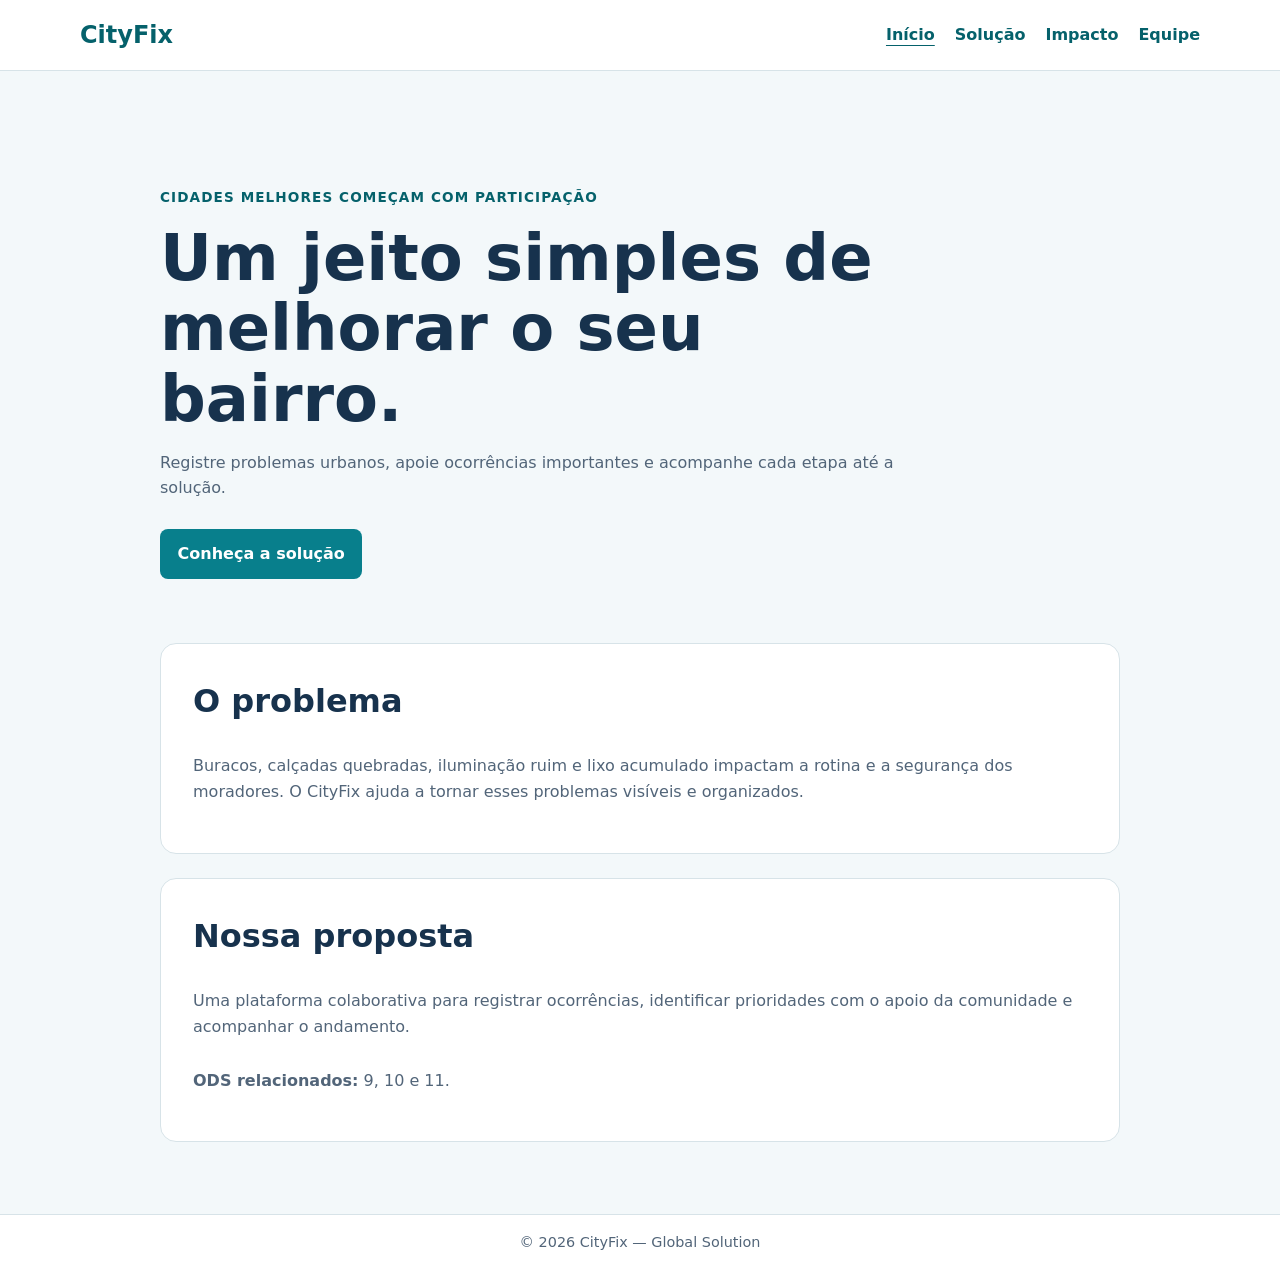
==== index.html @ 1368b33f "Create CityFix site skeleton and shared assets" ====
<!doctype html>
<html lang="pt-BR">
<head>
  <meta charset="utf-8">
  <meta name="viewport" content="width=device-width, initial-scale=1">
  <meta name="description" content="Conheça o CityFix, uma plataforma para registrar e acompanhar problemas urbanos.">
  <title>CityFix | Início</title>
  <link rel="stylesheet" href="css/style.css">
  <script src="js/script.js" defer></script>
</head>
<body>
  <header class="site-header">
    <a class="brand" href="index.html">CityFix</a>
    <nav aria-label="Menu principal">
      <ul class="nav-list">
        <li><a href="index.html" aria-current="page">Início</a></li>
        <li><a href="solucao.html">Solução</a></li>
        <li><a href="impacto.html">Impacto</a></li>
        <li><a href="equipe.html">Equipe</a></li>
      </ul>
    </nav>
  </header>
  <main>
    <section class="hero">
      <p class="eyebrow">Cidades melhores começam com participação</p>
      <h1>Um jeito simples de melhorar o seu bairro.</h1>
      <p>Registre problemas urbanos, apoie ocorrências importantes e acompanhe cada etapa até a solução.</p>
      <a class="button" href="solucao.html">Conheça a solução</a>
    </section>
    <section class="content-section">
      <h2>O problema</h2>
      <p>Buracos, calçadas quebradas, iluminação ruim e lixo acumulado impactam a rotina e a segurança dos moradores. O CityFix ajuda a tornar esses problemas visíveis e organizados.</p>
    </section>
    <section class="content-section">
      <h2>Nossa proposta</h2>
      <p>Uma plataforma colaborativa para registrar ocorrências, identificar prioridades com o apoio da comunidade e acompanhar o andamento.</p>
      <p class="ods-list"><strong>ODS relacionados:</strong> 9, 10 e 11.</p>
    </section>
  </main>
  <footer class="site-footer">
    <p>&copy; <span data-current-year>2026</span> CityFix — Global Solution</p>
  </footer>
</body>
</html>
---- css/style.css ----
:root {
  color-scheme: light;
  --color-ink: #17324d;
  --color-muted: #526579;
  --color-primary: #087f8c;
  --color-primary-dark: #05616b;
  --color-surface: #ffffff;
  --color-background: #f3f8fa;
  --color-border: #d7e3e8;
  font-family: system-ui, -apple-system, BlinkMacSystemFont, "Segoe UI", sans-serif;
}

* { box-sizing: border-box; }

body {
  min-width: 320px;
  min-height: 100vh;
  margin: 0;
  display: flex;
  flex-direction: column;
  color: var(--color-ink);
  background: var(--color-background);
  line-height: 1.6;
}

a { color: var(--color-primary-dark); }
a:focus-visible, button:focus-visible { outline: 3px solid #f0a202; outline-offset: 3px; }

.site-header {
  display: flex;
  align-items: center;
  justify-content: space-between;
  gap: 1.5rem;
  padding: 1rem max(1.25rem, calc((100% - 1120px) / 2));
  background: var(--color-surface);
  border-bottom: 1px solid var(--color-border);
}

.brand { color: var(--color-primary-dark); font-size: 1.5rem; font-weight: 800; text-decoration: none; }
.nav-list { display: flex; flex-wrap: wrap; gap: .5rem 1.25rem; margin: 0; padding: 0; list-style: none; }
.nav-list a { font-weight: 650; text-decoration: none; }
.nav-list a:hover, .nav-list a[aria-current="page"] { text-decoration: underline; text-underline-offset: .3em; }

main { width: min(100% - 2.5rem, 960px); margin: 0 auto; flex: 1; }
.hero, .page-heading { padding: clamp(3rem, 8vw, 6.5rem) 0 2.5rem; }
.hero { max-width: 760px; }
h1 { max-width: 800px; margin: .25rem 0 1rem; font-size: clamp(2.25rem, 6vw, 4rem); line-height: 1.1; }
h2 { margin-top: 0; font-size: clamp(1.4rem, 3vw, 2rem); }
p { color: var(--color-muted); }
.eyebrow { color: var(--color-primary-dark); font-size: .85rem; font-weight: 800; letter-spacing: .08em; text-transform: uppercase; }
.content-section { margin: 1.5rem 0; padding: clamp(1.25rem, 4vw, 2rem); background: var(--color-surface); border: 1px solid var(--color-border); border-radius: 1rem; }
.button { display: inline-block; margin-top: .75rem; padding: .75rem 1.1rem; color: #fff; background: var(--color-primary); border-radius: .5rem; font-weight: 700; text-decoration: none; }
.button:hover { background: var(--color-primary-dark); }
.steps-list li, .team-list li { margin: .65rem 0; }
.ods-list { padding-top: .75rem; }
.stats-grid { display: grid; grid-template-columns: repeat(auto-fit, minmax(190px, 1fr)); gap: 1rem; margin: 0; }
.stat-card { padding: 1.1rem; background: var(--color-background); border-radius: .75rem; }
.stat-card dt { color: var(--color-muted); font-weight: 650; }
.stat-card dd { margin: .35rem 0 0; color: var(--color-primary-dark); font-size: 1.6rem; font-weight: 800; }
.site-footer { margin-top: 3rem; padding: 1rem 1.25rem; text-align: center; background: var(--color-surface); border-top: 1px solid var(--color-border); }
.site-footer p { margin: 0; font-size: .9rem; }

@media (max-width: 600px) {
  .site-header { align-items: flex-start; flex-direction: column; }
  .nav-list { gap: .5rem 1rem; }
}
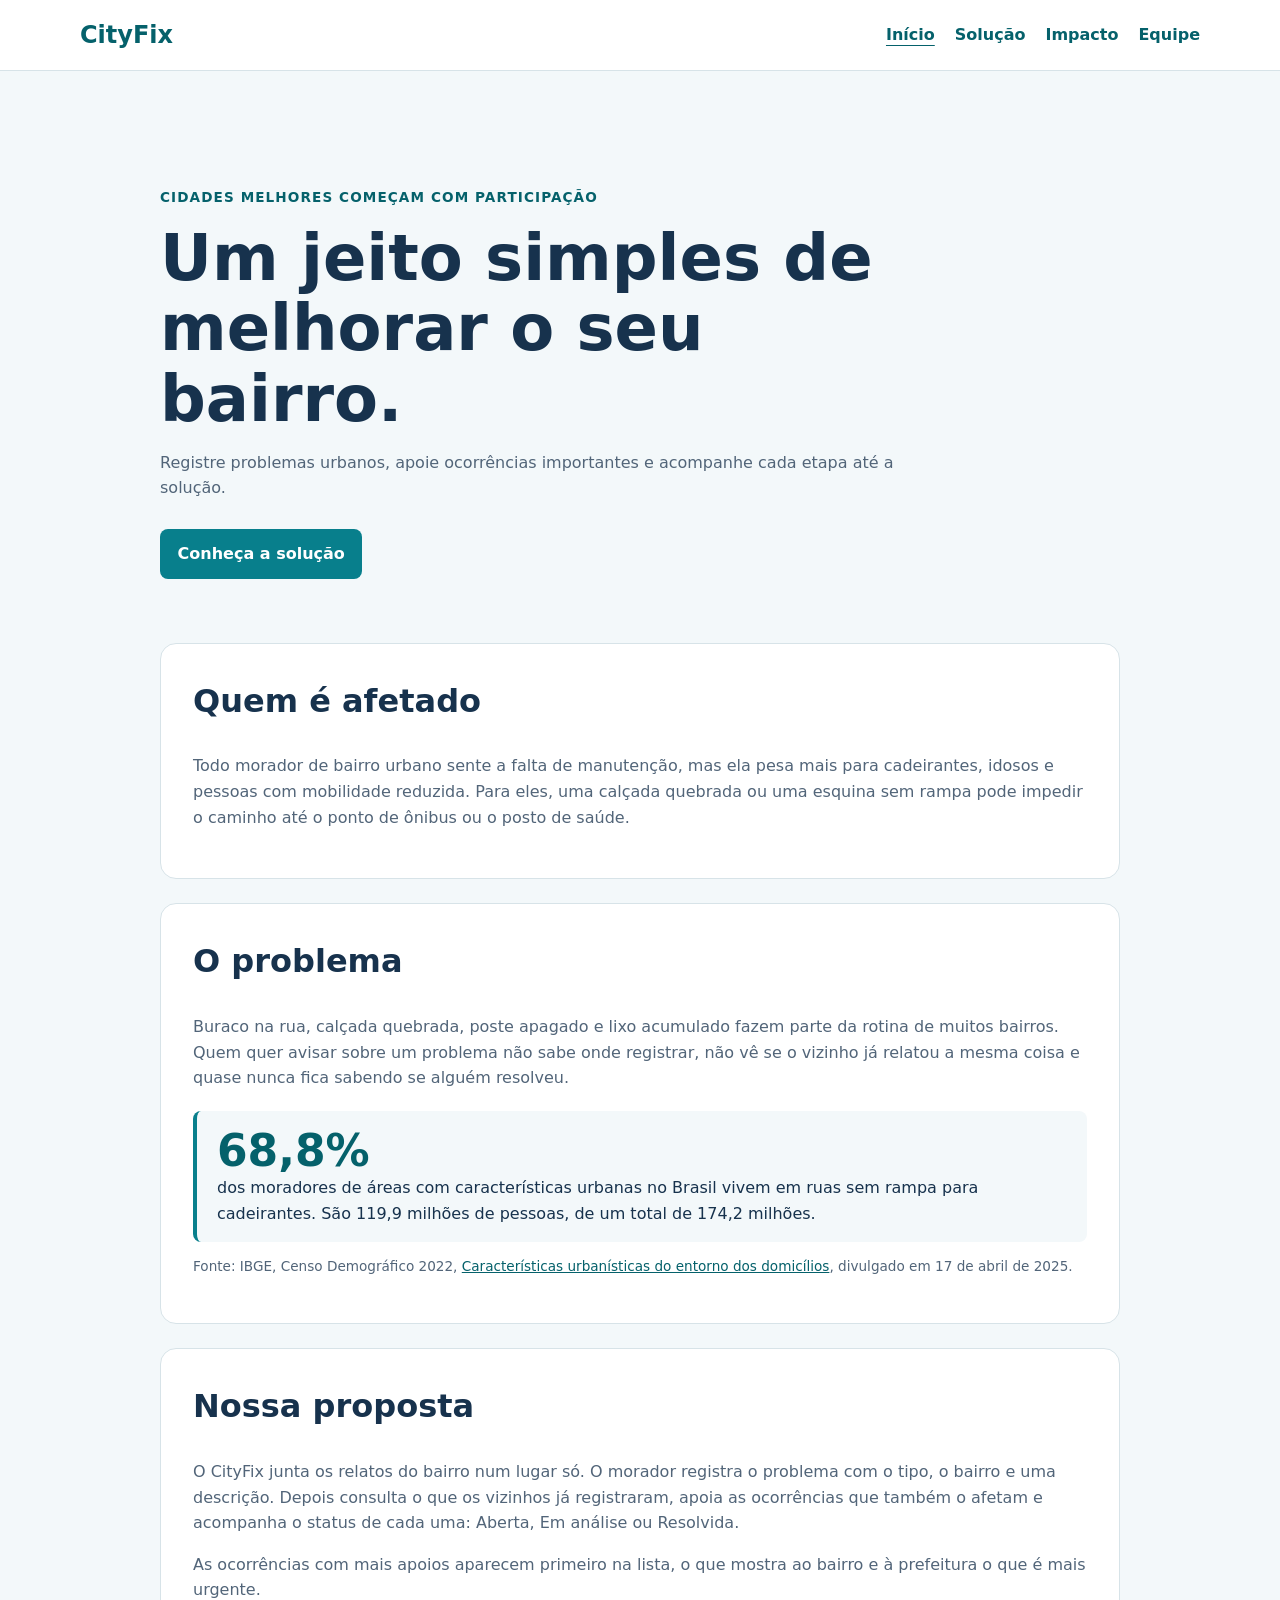
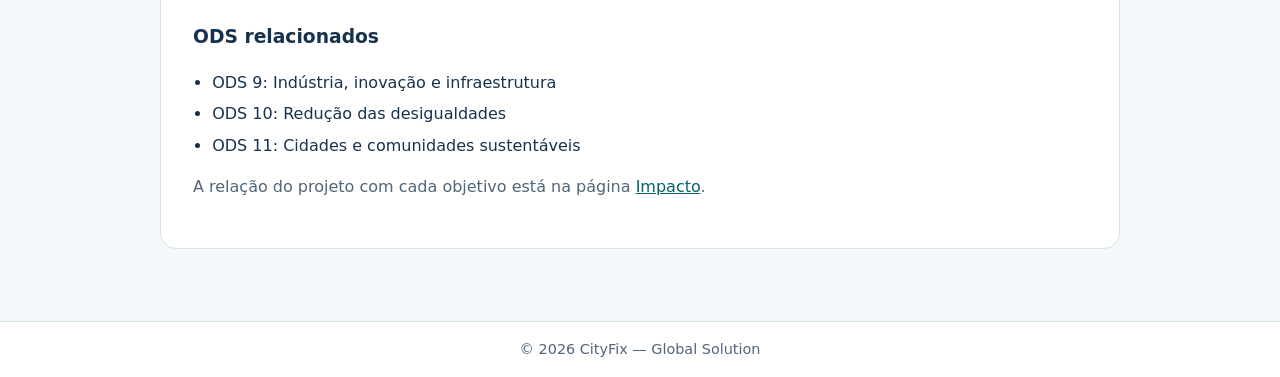
==== commit f9e08a05: "Adiciona formulário de ocorrências e textos das páginas - js/formulario.js: valida tipo, bairro e de" ====
--- a/index.html
+++ b/index.html
@@ -27,14 +27,27 @@
       <p>Registre problemas urbanos, apoie ocorrências importantes e acompanhe cada etapa até a solução.</p>
       <a class="button" href="solucao.html">Conheça a solução</a>
     </section>
-    <section class="content-section">
-      <h2>O problema</h2>
-      <p>Buracos, calçadas quebradas, iluminação ruim e lixo acumulado impactam a rotina e a segurança dos moradores. O CityFix ajuda a tornar esses problemas visíveis e organizados.</p>
+    <section class="content-section" aria-labelledby="afetados-title">
+      <h2 id="afetados-title">Quem é afetado</h2>
+      <p>Todo morador de bairro urbano sente a falta de manutenção, mas ela pesa mais para cadeirantes, idosos e pessoas com mobilidade reduzida. Para eles, uma calçada quebrada ou uma esquina sem rampa pode impedir o caminho até o ponto de ônibus ou o posto de saúde.</p>
     </section>
-    <section class="content-section">
-      <h2>Nossa proposta</h2>
-      <p>Uma plataforma colaborativa para registrar ocorrências, identificar prioridades com o apoio da comunidade e acompanhar o andamento.</p>
-      <p class="ods-list"><strong>ODS relacionados:</strong> 9, 10 e 11.</p>
+    <section class="content-section" aria-labelledby="problema-title">
+      <h2 id="problema-title">O problema</h2>
+      <p>Buraco na rua, calçada quebrada, poste apagado e lixo acumulado fazem parte da rotina de muitos bairros. Quem quer avisar sobre um problema não sabe onde registrar, não vê se o vizinho já relatou a mesma coisa e quase nunca fica sabendo se alguém resolveu.</p>
+      <p class="dado-destaque"><strong>68,8%</strong> dos moradores de áreas com características urbanas no Brasil vivem em ruas sem rampa para cadeirantes. São 119,9 milhões de pessoas, de um total de 174,2 milhões.</p>
+      <p class="fonte">Fonte: IBGE, Censo Demográfico 2022, <a href="https://www.ibge.gov.br/geociencias/organizacao-do-territorio/tipologias-do-territorio/24702-caracteristicas-urbanisticas-do-entorno-dos-domicilios.html">Características urbanísticas do entorno dos domicílios</a>, divulgado em 17 de abril de 2025.</p>
+    </section>
+    <section class="content-section" aria-labelledby="proposta-title">
+      <h2 id="proposta-title">Nossa proposta</h2>
+      <p>O CityFix junta os relatos do bairro num lugar só. O morador registra o problema com o tipo, o bairro e uma descrição. Depois consulta o que os vizinhos já registraram, apoia as ocorrências que também o afetam e acompanha o status de cada uma: Aberta, Em análise ou Resolvida.</p>
+      <p>As ocorrências com mais apoios aparecem primeiro na lista, o que mostra ao bairro e à prefeitura o que é mais urgente.</p>
+      <h3>ODS relacionados</h3>
+      <ul class="ods-itens">
+        <li>ODS 9: Indústria, inovação e infraestrutura</li>
+        <li>ODS 10: Redução das desigualdades</li>
+        <li>ODS 11: Cidades e comunidades sustentáveis</li>
+      </ul>
+      <p>A relação do projeto com cada objetivo está na página <a href="impacto.html">Impacto</a>.</p>
     </section>
   </main>
   <footer class="site-footer">
--- a/css/style.css
+++ b/css/style.css
@@ -64,3 +64,28 @@
   .site-header { align-items: flex-start; flex-direction: column; }
   .nav-list { gap: .5rem 1rem; }
 }
+
+/* Formulário de ocorrência (Pietro). João, pode ajustar à vontade. */
+.form-ocorrencia { display: grid; gap: 1.1rem; max-width: 560px; }
+.campo { display: flex; flex-direction: column; gap: .35rem; }
+.campo label { font-weight: 700; }
+.campo select, .campo textarea { width: 100%; padding: .65rem .75rem; color: var(--color-ink); font: inherit; background: var(--color-surface); border: 1px solid #9fb3bf; border-radius: .5rem; }
+.campo textarea { resize: vertical; min-height: 7rem; }
+.campo select:focus-visible, .campo textarea:focus-visible { outline: 3px solid #f0a202; outline-offset: 2px; }
+.campo [aria-invalid="true"] { border: 2px solid #b3261e; }
+.dica-campo, .erro-campo { margin: 0; font-size: .9rem; }
+.erro-campo { color: #b3261e; font-weight: 650; }
+.form-ocorrencia .button { justify-self: start; margin-top: 0; border: 0; font: inherit; font-weight: 700; cursor: pointer; }
+.mensagem-formulario:empty { display: none; }
+.mensagem-formulario { margin: 1.25rem 0 0; padding: .85rem 1rem; border-radius: .5rem; font-weight: 650; }
+.mensagem-sucesso { color: #14532d; background: #e5f4ea; border: 1px solid #9fd3b0; }
+.mensagem-erro { color: #8c1d18; background: #fbeaea; border: 1px solid #efb5b1; }
+
+/* Textos da página inicial e de impacto (Pietro). */
+.dado-destaque { margin: 1.25rem 0 .5rem; padding: 1rem 1.25rem; color: var(--color-ink); background: var(--color-background); border-left: 4px solid var(--color-primary); border-radius: .5rem; }
+.dado-destaque strong { display: block; color: var(--color-primary-dark); font-size: clamp(2rem, 5vw, 2.75rem); line-height: 1.1; }
+.fonte { font-size: .85rem; }
+.ods-itens { margin: .5rem 0 0; padding-left: 1.2rem; }
+.ods-itens li { margin: .35rem 0; }
+.ods-item + .ods-item { margin-top: 1.25rem; }
+.ods-item h3 { margin: 0 0 .25rem; font-size: 1.1rem; }
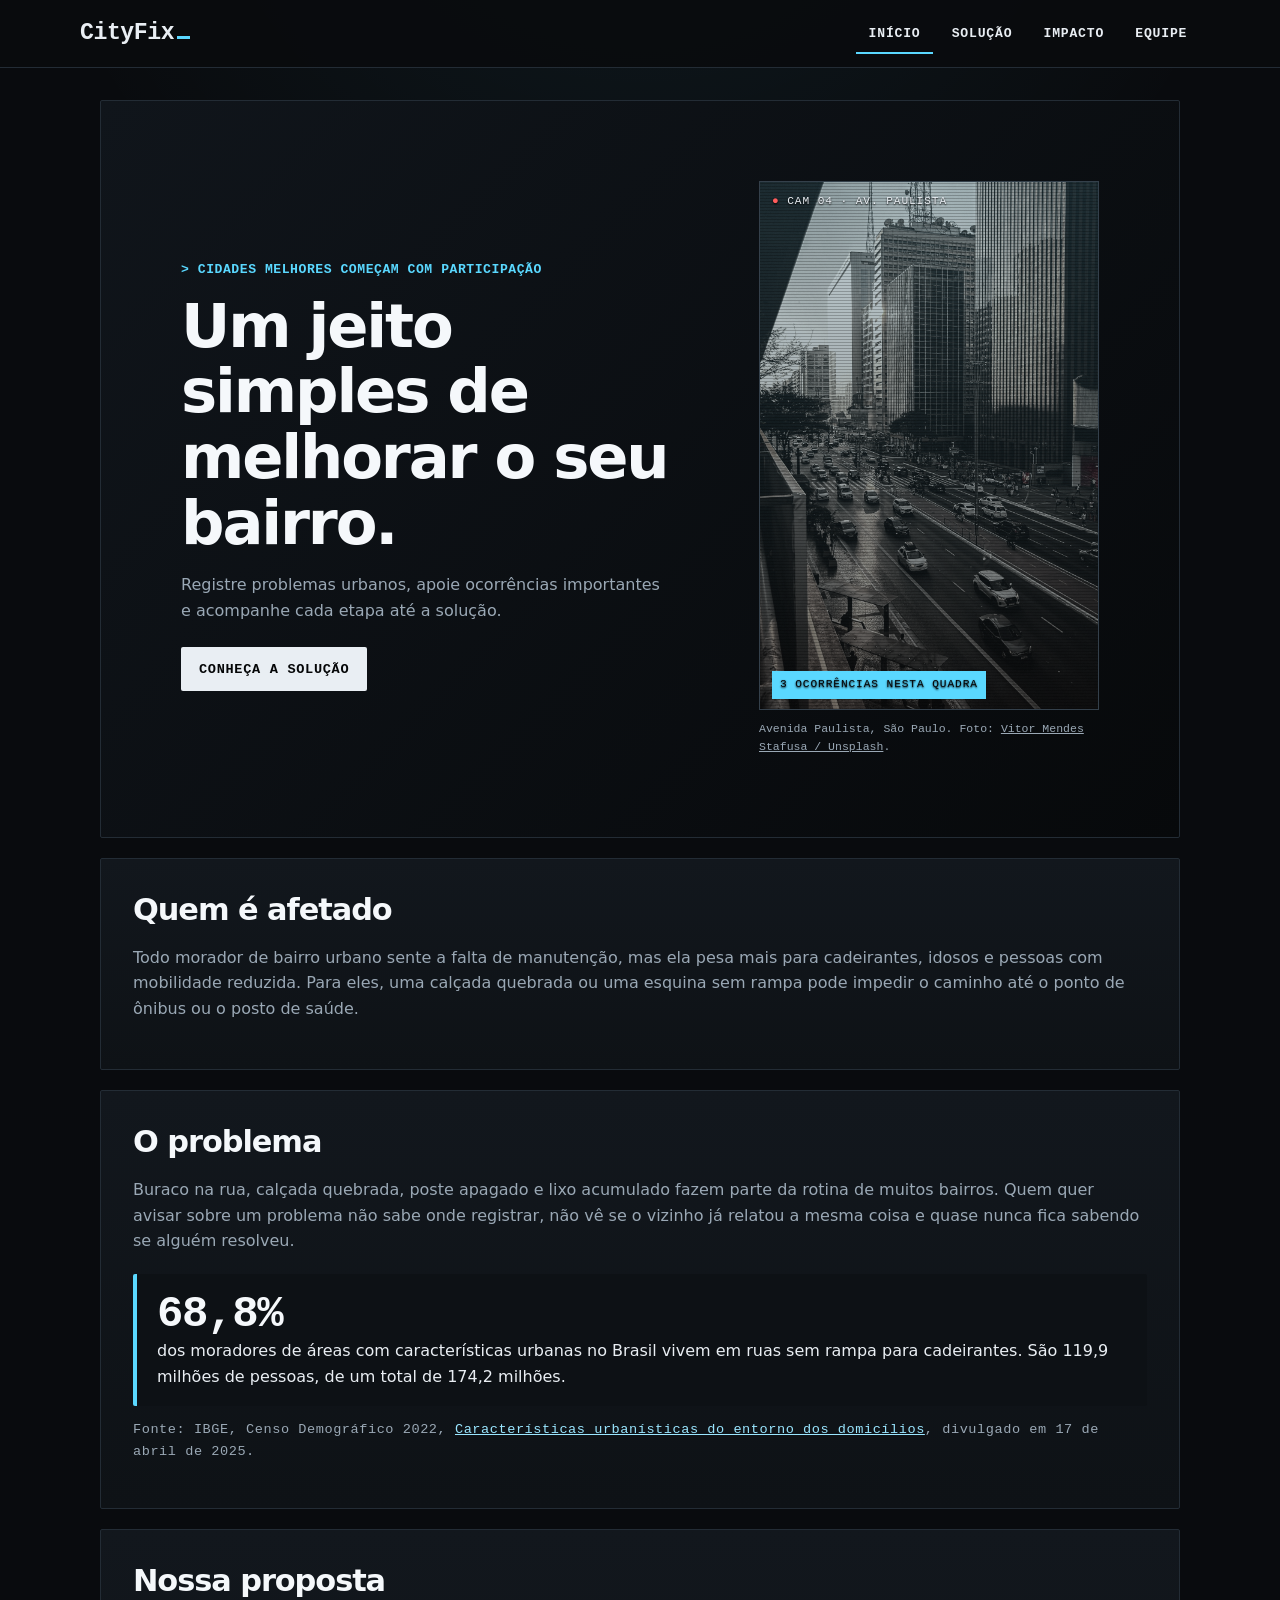
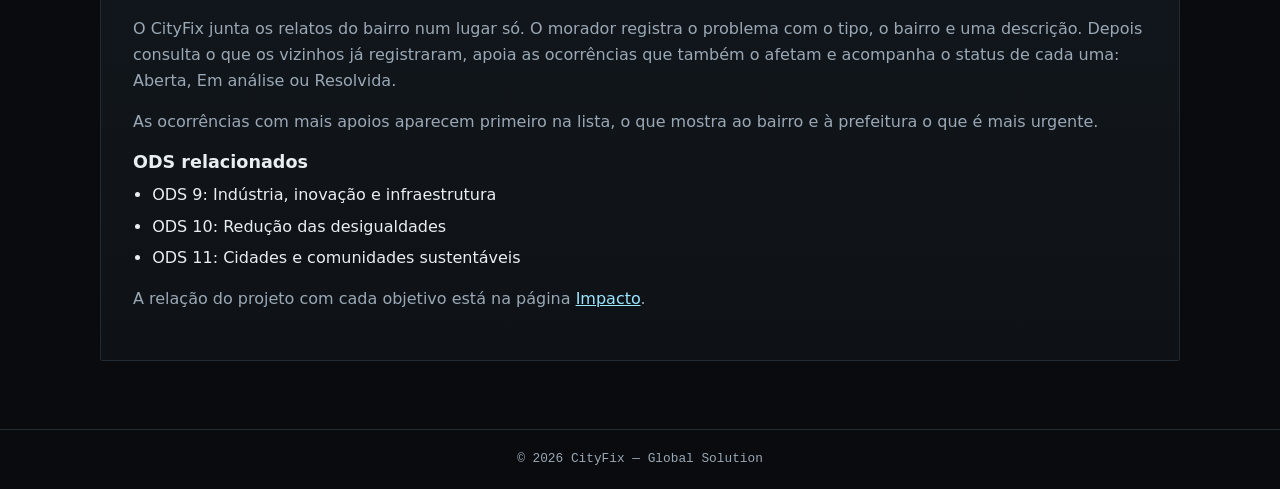
==== commit 5d8d8b3e: "Adiciona foto da Paulista e tema visual "Black Mirror" - index.html: hero em duas colunas com a foto" ====
--- a/index.html
+++ b/index.html
@@ -22,10 +22,21 @@
   </header>
   <main>
     <section class="hero">
-      <p class="eyebrow">Cidades melhores começam com participação</p>
-      <h1>Um jeito simples de melhorar o seu bairro.</h1>
-      <p>Registre problemas urbanos, apoie ocorrências importantes e acompanhe cada etapa até a solução.</p>
-      <a class="button" href="solucao.html">Conheça a solução</a>
+      <div class="hero-texto">
+        <p class="eyebrow">Cidades melhores começam com participação</p>
+        <h1>Um jeito simples de melhorar o seu bairro.</h1>
+        <p>Registre problemas urbanos, apoie ocorrências importantes e acompanhe cada etapa até a solução.</p>
+        <a class="button" href="solucao.html">Conheça a solução</a>
+      </div>
+      <figure class="hero-foto">
+        <div class="hero-foto-tela">
+          <img src="img/avenida-paulista.jpg" width="1125" height="2000"
+            alt="Avenida Paulista, em São Paulo, no fim da tarde: trânsito de carros, ciclovia vermelha, ponto de ônibus e pedestres entre prédios altos.">
+          <span class="hud hud-topo" aria-hidden="true">● CAM 04 · AV. PAULISTA</span>
+          <span class="hud hud-base" aria-hidden="true">3 OCORRÊNCIAS NESTA QUADRA</span>
+        </div>
+        <figcaption>Avenida Paulista, São Paulo. Foto: <a href="https://unsplash.com/photos/a-city-street-filled-with-lots-of-traffic-next-to-tall-buildings-o3jiiES00cI">Vitor Mendes Stafusa / Unsplash</a>.</figcaption>
+      </figure>
     </section>
     <section class="content-section" aria-labelledby="afetados-title">
       <h2 id="afetados-title">Quem é afetado</h2>
--- a/css/style.css
+++ b/css/style.css
@@ -1,12 +1,15 @@
 :root {
   color-scheme: light;
-  --color-ink: #17324d;
-  --color-muted: #526579;
-  --color-primary: #087f8c;
-  --color-primary-dark: #05616b;
+  --color-ink: #16324f;
+  --color-muted: #43596c;
+  --color-primary: #006b70;
+  --color-primary-dark: #05464b;
+  --color-primary-soft: #e3f3f0;
+  --color-focus: #a84b00;
   --color-surface: #ffffff;
-  --color-background: #f3f8fa;
-  --color-border: #d7e3e8;
+  --color-background: #f3f7f5;
+  --color-border: #cfddd8;
+  --shadow-card: 0 0.65rem 1.8rem rgb(16 51 62 / 8%);
   font-family: system-ui, -apple-system, BlinkMacSystemFont, "Segoe UI", sans-serif;
 }
 
@@ -24,45 +27,336 @@
 }
 
 a { color: var(--color-primary-dark); }
-a:focus-visible, button:focus-visible { outline: 3px solid #f0a202; outline-offset: 3px; }
+
+:where(a, button, input, select, textarea, [tabindex]):focus-visible {
+  outline: 3px solid var(--color-focus);
+  outline-offset: 3px;
+}
 
 .site-header {
   display: flex;
   align-items: center;
   justify-content: space-between;
   gap: 1.5rem;
-  padding: 1rem max(1.25rem, calc((100% - 1120px) / 2));
+  padding: .85rem max(1.25rem, calc((100% - 1120px) / 2));
   background: var(--color-surface);
   border-bottom: 1px solid var(--color-border);
 }
 
-.brand { color: var(--color-primary-dark); font-size: 1.5rem; font-weight: 800; text-decoration: none; }
-.nav-list { display: flex; flex-wrap: wrap; gap: .5rem 1.25rem; margin: 0; padding: 0; list-style: none; }
-.nav-list a { font-weight: 650; text-decoration: none; }
-.nav-list a:hover, .nav-list a[aria-current="page"] { text-decoration: underline; text-underline-offset: .3em; }
-
-main { width: min(100% - 2.5rem, 960px); margin: 0 auto; flex: 1; }
-.hero, .page-heading { padding: clamp(3rem, 8vw, 6.5rem) 0 2.5rem; }
-.hero { max-width: 760px; }
-h1 { max-width: 800px; margin: .25rem 0 1rem; font-size: clamp(2.25rem, 6vw, 4rem); line-height: 1.1; }
-h2 { margin-top: 0; font-size: clamp(1.4rem, 3vw, 2rem); }
+.brand {
+  color: var(--color-primary-dark);
+  font-size: 1.45rem;
+  font-weight: 850;
+  letter-spacing: -.04em;
+  text-decoration: none;
+}
+
+.nav-list {
+  display: flex;
+  flex-wrap: wrap;
+  gap: .35rem;
+  margin: 0;
+  padding: 0;
+  list-style: none;
+}
+
+.nav-list a {
+  display: inline-flex;
+  align-items: center;
+  min-height: 2.5rem;
+  padding: .45rem .8rem;
+  border-radius: 999px;
+  color: var(--color-ink);
+  font-size: .95rem;
+  font-weight: 650;
+  text-decoration: none;
+}
+
+.nav-list a:hover,
+.nav-list a[aria-current="page"] {
+  color: var(--color-primary-dark);
+  background: var(--color-primary-soft);
+}
+
+main {
+  width: min(100% - 2.5rem, 1080px);
+  margin: 0 auto;
+  flex: 1;
+}
+
+.hero,
+.page-heading {
+  padding: clamp(2.75rem, 7vw, 5rem) 0 2rem;
+}
+
+.hero {
+  position: relative;
+  isolation: isolate;
+  overflow: hidden;
+  max-width: none;
+  margin-top: 2rem;
+  padding: clamp(2.25rem, 7vw, 5rem);
+  border-radius: 1.4rem;
+  color: #ffffff;
+  background: linear-gradient(125deg, #103b48 0%, #075d61 58%, #087c70 100%);
+  box-shadow: 0 1.2rem 2.5rem rgb(5 70 75 / 20%);
+}
+
+.hero::after {
+  position: absolute;
+  z-index: -1;
+  top: -5.5rem;
+  right: -4rem;
+  width: clamp(13rem, 32vw, 24rem);
+  aspect-ratio: 1;
+  border: 1px solid rgb(255 255 255 / 18%);
+  border-radius: 50%;
+  box-shadow: 0 0 0 1.6rem rgb(255 255 255 / 5%), 0 0 0 3.2rem rgb(255 255 255 / 4%);
+  content: "";
+}
+
+.hero h1 { max-width: 720px; color: #ffffff; }
+.hero p { max-width: 660px; color: #e3f4f1; }
+.hero .eyebrow { color: #b9eee2; }
+.hero .button { color: var(--color-primary-dark); background: #ffffff; }
+.hero .button:hover { background: #e3f3f0; }
+
+h1 {
+  max-width: 820px;
+  margin: .25rem 0 1rem;
+  font-size: clamp(2.2rem, 5.5vw, 3.8rem);
+  letter-spacing: -.04em;
+  line-height: 1.08;
+}
+
+h2 {
+  margin: 0 0 1rem;
+  font-size: clamp(1.35rem, 3vw, 1.9rem);
+  letter-spacing: -.025em;
+  line-height: 1.25;
+}
+
+h3 { margin: 0; font-size: 1.1rem; line-height: 1.35; }
 p { color: var(--color-muted); }
-.eyebrow { color: var(--color-primary-dark); font-size: .85rem; font-weight: 800; letter-spacing: .08em; text-transform: uppercase; }
-.content-section { margin: 1.5rem 0; padding: clamp(1.25rem, 4vw, 2rem); background: var(--color-surface); border: 1px solid var(--color-border); border-radius: 1rem; }
-.button { display: inline-block; margin-top: .75rem; padding: .75rem 1.1rem; color: #fff; background: var(--color-primary); border-radius: .5rem; font-weight: 700; text-decoration: none; }
-.button:hover { background: var(--color-primary-dark); }
-.steps-list li, .team-list li { margin: .65rem 0; }
-.ods-list { padding-top: .75rem; }
-.stats-grid { display: grid; grid-template-columns: repeat(auto-fit, minmax(190px, 1fr)); gap: 1rem; margin: 0; }
-.stat-card { padding: 1.1rem; background: var(--color-background); border-radius: .75rem; }
-.stat-card dt { color: var(--color-muted); font-weight: 650; }
-.stat-card dd { margin: .35rem 0 0; color: var(--color-primary-dark); font-size: 1.6rem; font-weight: 800; }
-.site-footer { margin-top: 3rem; padding: 1rem 1.25rem; text-align: center; background: var(--color-surface); border-top: 1px solid var(--color-border); }
+.eyebrow { color: var(--color-primary-dark); font-size: .82rem; font-weight: 800; letter-spacing: .09em; text-transform: uppercase; }
+
+.content-section {
+  margin: 1.25rem 0;
+  padding: clamp(1.25rem, 3.5vw, 2rem);
+  border: 1px solid var(--color-border);
+  border-radius: 1rem;
+  background: var(--color-surface);
+  box-shadow: var(--shadow-card);
+}
+
+.button,
+button {
+  display: inline-flex;
+  align-items: center;
+  justify-content: center;
+  gap: .5rem;
+  min-height: 2.75rem;
+  margin-top: .5rem;
+  padding: .65rem 1rem;
+  border: 2px solid transparent;
+  border-radius: .55rem;
+  color: #ffffff;
+  background: var(--color-primary);
+  font: inherit;
+  font-weight: 750;
+  line-height: 1.3;
+  text-align: center;
+  text-decoration: none;
+  cursor: pointer;
+}
+
+.button:hover,
+button:hover { background: var(--color-primary-dark); }
+button:disabled { cursor: not-allowed; opacity: .65; }
+
+.botao-secundario {
+  border-color: var(--color-primary);
+  color: var(--color-primary-dark);
+  background: #ffffff;
+}
+
+.botao-secundario:hover { color: #ffffff; background: var(--color-primary-dark); }
+.botao-apoiar { white-space: nowrap; }
+.botao-apoiar:hover { background: var(--color-primary-dark); }
+
+form { display: grid; gap: 1rem; }
+label { display: block; margin-bottom: .35rem; color: var(--color-ink); font-weight: 700; }
+
+input:not([type="checkbox"]):not([type="radio"]),
+select,
+textarea {
+  width: 100%;
+  min-height: 2.8rem;
+  padding: .65rem .75rem;
+  border: 1px solid #718897;
+  border-radius: .55rem;
+  color: var(--color-ink);
+  background: var(--color-surface);
+  font: inherit;
+}
+
+textarea { min-height: 8rem; resize: vertical; }
+input[type="checkbox"], input[type="radio"] { width: 1.1rem; height: 1.1rem; accent-color: var(--color-primary); }
+input::placeholder, textarea::placeholder { color: var(--color-muted); opacity: 1; }
+input:disabled, select:disabled, textarea:disabled { color: var(--color-muted); background: #edf2f0; }
+
+.filtros {
+  display: grid;
+  grid-template-columns: repeat(3, minmax(0, 1fr)) auto;
+  align-items: end;
+  gap: .85rem;
+  margin: 1.25rem 0;
+  padding: 1rem;
+  border: 1px solid var(--color-border);
+  border-radius: .85rem;
+  background: var(--color-background);
+}
+
+.filtro-campo { display: flex; min-width: 0; flex-direction: column; gap: .25rem; }
+.filtro-campo label { margin: 0; font-size: .9rem; }
+.filtros .botao-secundario { margin-top: 0; }
+
+#mensagem-formulario,
+.mensagem-lista {
+  padding: .75rem 1rem;
+  border-left: .25rem solid var(--color-primary);
+  border-radius: .35rem;
+  color: var(--color-primary-dark);
+  background: var(--color-primary-soft);
+  font-weight: 650;
+}
+
+#mensagem-formulario:empty,
+.mensagem-lista:empty,
+#resumo-ocorrencias:empty { display: none; }
+
+.lista-ocorrencias,
+#lista-ocorrencias {
+  display: grid;
+  grid-template-columns: repeat(auto-fit, minmax(min(100%, 17rem), 1fr));
+  gap: 1rem;
+  margin: 1rem 0 0;
+  padding: 0;
+  list-style: none;
+}
+
+.ocorrencia-card,
+#lista-ocorrencias > * {
+  display: flex;
+  min-width: 0;
+  flex-direction: column;
+  padding: 1.15rem;
+  border: 1px solid var(--color-border);
+  border-radius: .85rem;
+  background: var(--color-surface);
+  box-shadow: 0 .35rem 1rem rgb(16 51 62 / 5%);
+}
+
+.ocorrencia-card p { margin: .4rem 0; }
+.ocorrencia-cabecalho { display: flex; align-items: flex-start; justify-content: space-between; gap: .65rem; }
+.ocorrencia-cabecalho h3 { font-size: 1.05rem; }
+.ocorrencia-bairro { margin-top: .75rem !important; font-weight: 700; }
+.ocorrencia-rodape { display: flex; align-items: center; justify-content: space-between; gap: .75rem; margin-top: auto; padding-top: .8rem; }
+.ocorrencia-votos { color: var(--color-ink); font-weight: 750; }
+.ocorrencia-rodape button, #lista-ocorrencias button { margin-top: 0; }
+.status-selo { flex-shrink: 0; padding: .2rem .65rem; border-radius: 999px; font-size: .78rem; font-weight: 800; line-height: 1.4; }
+.status-aberta { color: #7b1d25; background: #fde8e8; }
+.status-em-analise { color: #664b00; background: #fff3ce; }
+.status-resolvida { color: #14532d; background: #dcfce7; }
+.lista-vazia { grid-column: 1 / -1; padding: 1rem; color: var(--color-muted); text-align: center; }
+.nota-dados { display: flex; flex-wrap: wrap; align-items: center; gap: .75rem; margin-top: 1.25rem; font-size: .95rem; }
+
+.steps-list { padding-left: 1.35rem; }
+.steps-list li { margin: .7rem 0; }
+.ods-list { padding-top: .5rem; }
+
+.stats-grid {
+  display: grid;
+  grid-template-columns: repeat(auto-fit, minmax(min(100%, 12rem), 1fr));
+  gap: 1rem;
+  margin: 0;
+}
+
+.stat-card {
+  min-width: 0;
+  padding: 1.2rem;
+  border: 1px solid var(--color-border);
+  border-top: .25rem solid var(--color-primary);
+  border-radius: .8rem;
+  background: var(--color-background);
+}
+
+.stat-card dt { color: var(--color-muted); font-size: .92rem; font-weight: 700; }
+.stat-card dd { margin: .45rem 0 0; color: var(--color-primary-dark); font-size: clamp(1.3rem, 3vw, 1.75rem); font-weight: 850; line-height: 1.25; overflow-wrap: anywhere; }
+
+.team-grid {
+  display: grid;
+  grid-template-columns: repeat(2, minmax(0, 1fr));
+  gap: 1rem;
+  margin: 0;
+  padding: 0;
+  list-style: none;
+}
+
+.team-card {
+  height: 100%;
+  padding: 1.25rem;
+  border: 1px solid var(--color-border);
+  border-radius: .85rem;
+  background: var(--color-background);
+}
+
+.team-card p { margin: .45rem 0 0; }
+.team-card__rm { color: var(--color-primary-dark); font-weight: 800; }
+.team-card__role { font-size: .95rem; }
+
+.site-footer {
+  margin-top: 3rem;
+  padding: 1.2rem 1.25rem;
+  border-top: 1px solid var(--color-border);
+  background: var(--color-surface);
+  text-align: center;
+}
+
 .site-footer p { margin: 0; font-size: .9rem; }
 
+@media (max-width: 760px) {
+  .filtros { grid-template-columns: repeat(2, minmax(0, 1fr)); }
+}
+
 @media (max-width: 600px) {
-  .site-header { align-items: flex-start; flex-direction: column; }
-  .nav-list { gap: .5rem 1rem; }
+  .site-header { align-items: flex-start; flex-direction: column; gap: .65rem; }
+  .nav-list { gap: .2rem; }
+  .nav-list a { padding: .4rem .65rem; }
+  main { width: min(100% - 2rem, 1080px); }
+  .hero { margin-top: 1rem; }
+  .hero, .page-heading { padding-top: 2.5rem; }
+  .hero { padding: 2rem 1.5rem; border-radius: 1rem; }
+  .content-section { margin: 1rem 0; }
+  .team-grid { grid-template-columns: 1fr; }
+  .lista-ocorrencias, #lista-ocorrencias { grid-template-columns: 1fr; }
+}
+
+@media (max-width: 420px) {
+  .filtros { grid-template-columns: 1fr; }
+  .filtros .botao-secundario { width: 100%; }
+  .ocorrencia-cabecalho { flex-direction: column; }
+  .ocorrencia-rodape { align-items: flex-start; flex-direction: column; }
+  .ocorrencia-rodape .botao-apoiar { width: 100%; }
+}
+
+@media (prefers-reduced-motion: reduce) {
+  *, *::before, *::after {
+    scroll-behavior: auto !important;
+    animation-duration: .01ms !important;
+    animation-iteration-count: 1 !important;
+    transition-duration: .01ms !important;
+  }
 }
 
 /* Formulário de ocorrência (Pietro). João, pode ajustar à vontade. */
@@ -89,3 +383,251 @@
 .ods-itens li { margin: .35rem 0; }
 .ods-item + .ods-item { margin-top: 1.25rem; }
 .ods-item h3 { margin: 0 0 .25rem; font-size: 1.1rem; }
+
+/* ==========================================================
+   Tema "Black Mirror" (Lucas) — por cima do visual do João.
+   Interface de sistema: escuro e frio, cantos retos, rótulos
+   em fonte monoespaçada e um único azul-ciano de "sinal".
+   Só redefine cores e detalhes; a estrutura acima continua.
+   ========================================================== */
+
+:root {
+  color-scheme: dark;
+  --color-ink: #e9eef3;
+  --color-muted: #9aa8b5;
+  --color-primary: #5ad8ff;
+  --color-primary-dark: #9ae6ff;
+  --color-primary-soft: rgb(90 216 255 / 10%);
+  --color-focus: #5ad8ff;
+  --color-surface: #11151a;
+  --color-background: #090b0e;
+  --color-border: #232c35;
+  --shadow-card: none;
+  --font-mono: ui-monospace, "SF Mono", Menlo, Consolas, "Liberation Mono", monospace;
+}
+
+body {
+  background:
+    radial-gradient(ellipse 70% 40% at 50% -10%, rgb(90 216 255 / 8%), transparent 70%),
+    var(--color-background);
+}
+
+::selection { color: #000; background: var(--color-primary); }
+
+a { color: var(--color-primary-dark); }
+
+/* Cabeçalho: barra de sistema */
+.site-header { background: rgb(9 11 14 / 92%); }
+.brand { color: var(--color-ink); font-family: var(--font-mono); font-weight: 700; letter-spacing: -.02em; }
+/* Cursor piscando depois do nome (sem texto, para leitores de tela não lerem) */
+.brand::after { display: inline-block; width: .55em; height: .14em; margin-left: .12em; content: ""; background: var(--color-primary); animation: piscar 1.1s steps(1) infinite; }
+.nav-list a { border-radius: 0; font-family: var(--font-mono); font-size: .82rem; letter-spacing: .06em; text-transform: uppercase; }
+.nav-list a:hover, .nav-list a[aria-current="page"] { color: var(--color-ink); background: transparent; box-shadow: inset 0 -2px 0 var(--color-primary); }
+
+@keyframes piscar { 50% { opacity: 0; } }
+
+/* Títulos e rótulos */
+h1, h2 { color: #f5f8fb; letter-spacing: -.035em; }
+.eyebrow,
+label,
+.campo label,
+.filtro-campo label,
+.stat-card dt,
+.ocorrencia-bairro,
+#resumo-ocorrencias,
+.fonte,
+.dica-campo {
+  font-family: var(--font-mono);
+  letter-spacing: .04em;
+}
+
+.eyebrow { color: var(--color-primary); font-weight: 600; }
+.eyebrow::before { content: "> "; }
+label, .campo label, .filtro-campo label { color: var(--color-muted); font-size: .8rem; font-weight: 600; text-transform: uppercase; }
+
+/* Cartões: vidro escuro, cantos retos */
+.content-section,
+.filtros,
+.ocorrencia-card,
+#lista-ocorrencias > *,
+.stat-card,
+.team-card,
+.dado-destaque {
+  border-radius: 2px;
+}
+
+.content-section { background: linear-gradient(180deg, #12171d, #0e1216); }
+
+/* Botões: branco gelado, sinal ciano no hover */
+.button,
+button {
+  border-radius: 2px;
+  color: #050607;
+  background: var(--color-ink);
+  font-family: var(--font-mono);
+  font-size: .85rem;
+  letter-spacing: .05em;
+  text-transform: uppercase;
+}
+
+.button:hover,
+button:hover { color: #050607; background: var(--color-primary); }
+
+.botao-secundario { color: var(--color-ink); background: transparent; border-color: var(--color-border); }
+.botao-secundario:hover { color: #050607; background: var(--color-primary); border-color: var(--color-primary); }
+.botao-apoiar:hover { background: var(--color-primary); }
+
+/* Campos */
+input:not([type="checkbox"]):not([type="radio"]),
+select,
+textarea,
+.campo select,
+.campo textarea {
+  color: var(--color-ink);
+  background: #07090b;
+  border: 1px solid #34404b;
+  border-radius: 2px;
+}
+
+select option { color: var(--color-ink); background: var(--color-surface); }
+input:hover, select:hover, textarea:hover { border-color: var(--color-muted); }
+.campo select:focus-visible, .campo textarea:focus-visible { outline-color: var(--color-focus); }
+.campo [aria-invalid="true"] { border: 2px solid #ff6b6b; }
+.erro-campo { color: #ff9a9a; }
+
+/* Mensagens */
+#mensagem-formulario,
+.mensagem-lista { border-radius: 2px; font-family: var(--font-mono); font-size: .9rem; }
+.mensagem-lista { color: var(--color-primary-dark); background: var(--color-primary-soft); }
+.mensagem-sucesso { color: #a7f3c4; background: rgb(60 200 120 / 10%); border: 1px solid rgb(60 200 120 / 45%); border-left-width: .25rem; }
+.mensagem-erro { color: #ffb3b3; background: rgb(255 90 90 / 10%); border: 1px solid rgb(255 90 90 / 45%); border-left-width: .25rem; }
+
+/* Ocorrências: cara de painel de monitoramento */
+.ocorrencia-card,
+#lista-ocorrencias > * { background: #0d1115; transition: border-color .2s ease; }
+.ocorrencia-card:hover { border-color: var(--color-primary); }
+.ocorrencia-card:first-child { border-color: rgb(90 216 255 / 55%); }
+.ocorrencia-bairro { color: var(--color-primary-dark); font-size: .8rem; font-weight: 600; text-transform: uppercase; }
+.ocorrencia-votos { font-family: var(--font-mono); font-size: 1.1rem; }
+.ocorrencia-rodape { border-top: 1px solid var(--color-border); }
+
+.status-selo { border-radius: 2px; font-family: var(--font-mono); letter-spacing: .06em; text-transform: uppercase; border: 1px solid currentColor; }
+.status-selo::before { content: "● "; }
+.status-aberta { color: #ff8f8f; background: rgb(255 90 90 / 10%); }
+.status-em-analise { color: #ffd479; background: rgb(255 200 80 / 10%); }
+.status-resolvida { color: #8ff0b4; background: rgb(60 200 120 / 10%); }
+
+/* Indicadores e dado do IBGE em fonte de sistema */
+.stat-card { border-top: 2px solid var(--color-primary); background: #0d1115; }
+.stat-card dd,
+.dado-destaque strong { color: #f5f8fb; font-family: var(--font-mono); font-weight: 700; letter-spacing: -.03em; }
+.stat-card dd[data-stat="most-supported"] { font-size: 1.05rem; }
+.dado-destaque { color: var(--color-ink); background: #0d1115; border-left-color: var(--color-primary); }
+
+.team-card { background: #0d1115; }
+.team-card__rm { font-family: var(--font-mono); color: var(--color-primary-dark); }
+
+.site-footer { background: var(--color-background); }
+.site-footer p { font-family: var(--font-mono); font-size: .8rem; color: var(--color-muted); }
+
+/* ---------- Hero com a foto ---------- */
+
+.hero {
+  display: grid;
+  grid-template-columns: minmax(0, 1.15fr) minmax(0, .85fr);
+  align-items: center;
+  gap: clamp(1.5rem, 5vw, 4rem);
+  border: 1px solid var(--color-border);
+  border-radius: 2px;
+  background: linear-gradient(135deg, #10151b 0%, #07090b 100%);
+  box-shadow: none;
+}
+
+.hero::after { display: none; }
+.hero h1 { color: #f5f8fb; }
+.hero p { color: var(--color-muted); }
+.hero .eyebrow { color: var(--color-primary); }
+.hero .button { color: #050607; background: var(--color-ink); }
+.hero .button:hover { background: var(--color-primary); }
+
+.hero-foto { margin: 0; }
+
+/* A foto aparece como a tela de uma câmera de monitoramento */
+.hero-foto-tela {
+  position: relative;
+  overflow: hidden;
+  max-width: 340px;
+  margin-left: auto;
+  border: 1px solid #34404b;
+  background: #000;
+  aspect-ratio: 9 / 14;
+}
+
+.hero-foto-tela img {
+  display: block;
+  width: 100%;
+  height: 100%;
+  object-fit: cover;
+  object-position: center 60%;
+  filter: grayscale(.85) contrast(1.15) brightness(.8);
+}
+
+/* Linhas de varredura e tom frio por cima da foto */
+.hero-foto-tela::before {
+  position: absolute;
+  z-index: 1;
+  inset: 0;
+  content: "";
+  background:
+    repeating-linear-gradient(0deg, rgb(0 0 0 / 22%) 0 1px, transparent 1px 3px),
+    linear-gradient(180deg, rgb(90 216 255 / 12%), rgb(0 0 0 / 35%));
+  pointer-events: none;
+}
+
+/* Faixa de varredura que desce pela imagem */
+.hero-foto-tela::after {
+  position: absolute;
+  z-index: 2;
+  left: 0;
+  right: 0;
+  top: -20%;
+  height: 20%;
+  content: "";
+  background: linear-gradient(180deg, transparent, rgb(90 216 255 / 14%), transparent);
+  animation: varredura 5s linear infinite;
+  pointer-events: none;
+}
+
+@keyframes varredura { to { top: 100%; } }
+
+.hud {
+  position: absolute;
+  z-index: 3;
+  left: .75rem;
+  right: .75rem;
+  color: #e9eef3;
+  font-family: var(--font-mono);
+  font-size: .7rem;
+  letter-spacing: .08em;
+  text-shadow: 0 1px 2px #000;
+}
+
+.hud-topo { top: .65rem; }
+.hud-topo::first-letter { color: #ff5c5c; }
+.hud-base { bottom: .65rem; padding: .3rem .5rem; color: #050607; background: var(--color-primary); width: max-content; max-width: calc(100% - 1.5rem); }
+
+.hero-foto figcaption {
+  max-width: 340px;
+  margin: .6rem 0 0 auto;
+  color: var(--color-muted);
+  font-family: var(--font-mono);
+  font-size: .72rem;
+}
+
+.hero-foto figcaption a { color: var(--color-muted); }
+
+@media (max-width: 760px) {
+  .hero { grid-template-columns: 1fr; }
+  .hero-foto-tela { max-width: none; margin: 0; aspect-ratio: 4 / 3; }
+  .hero-foto figcaption { max-width: none; margin-left: 0; }
+}
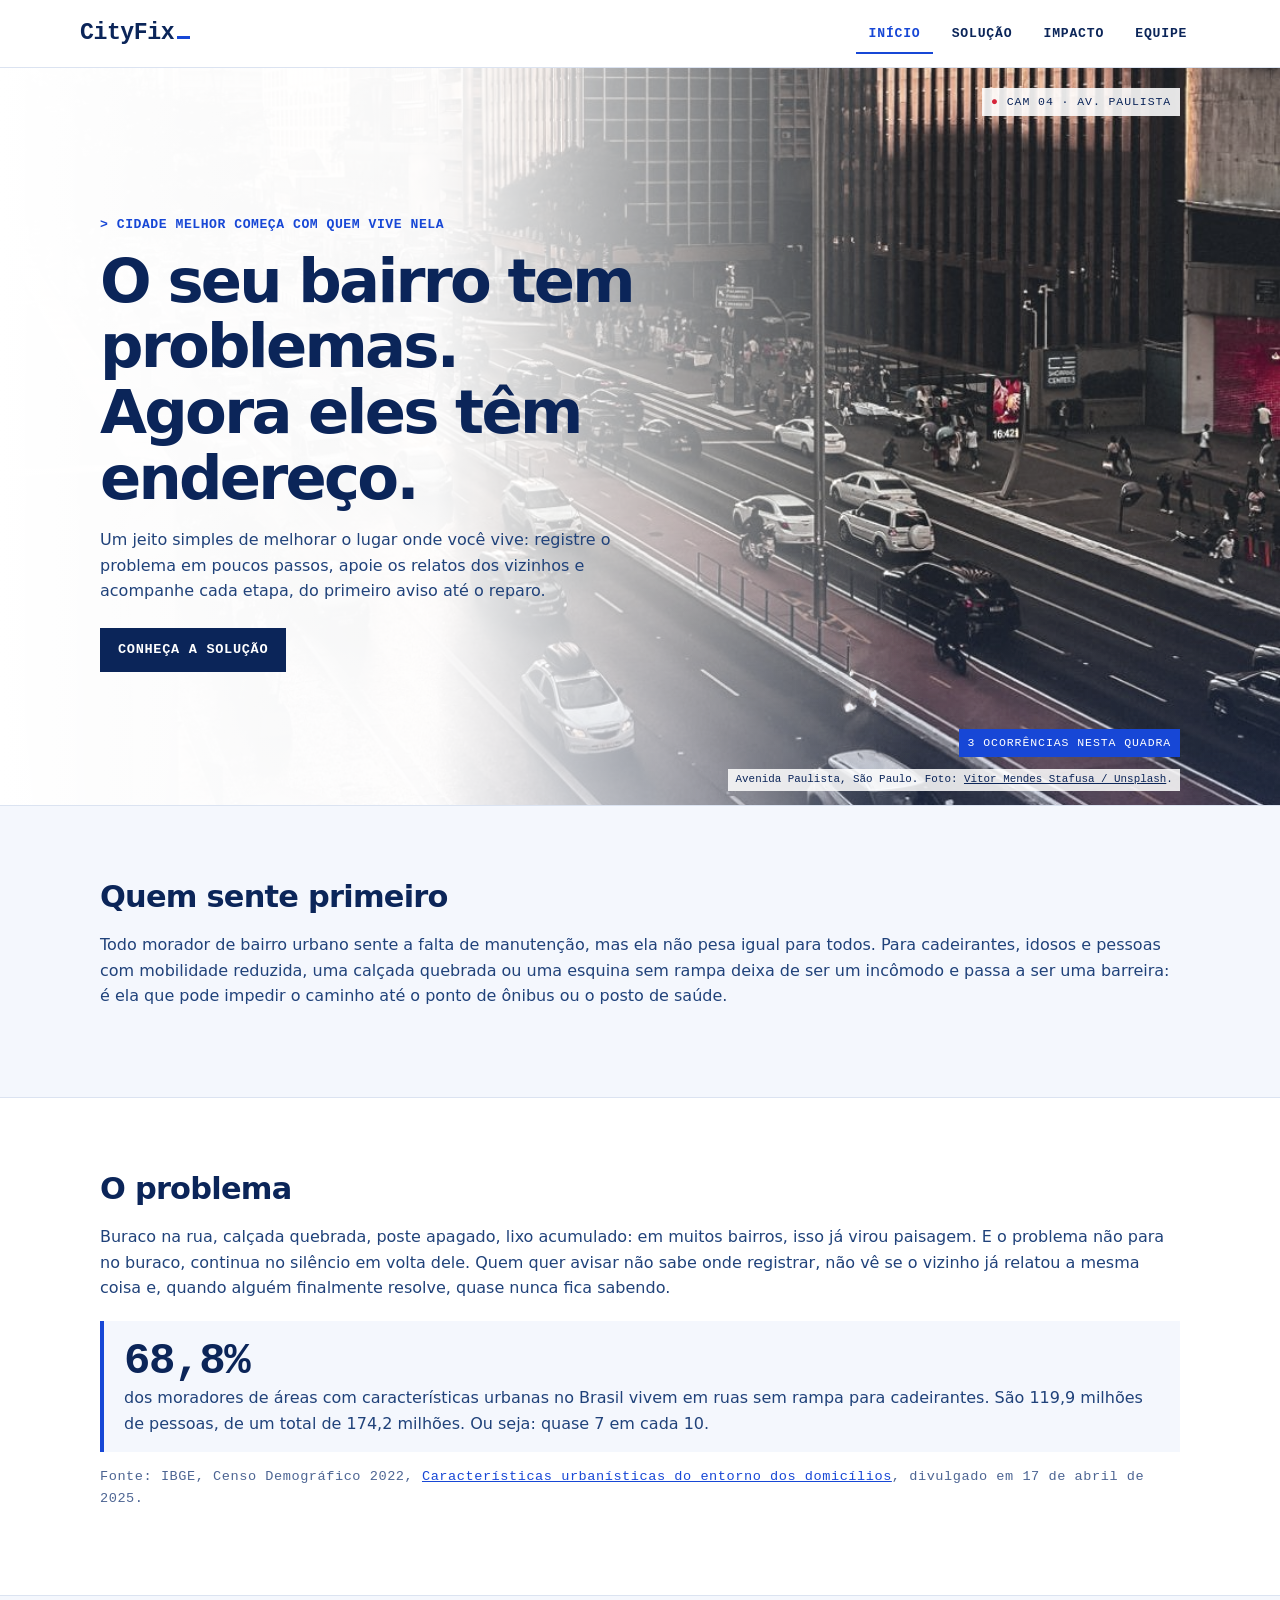
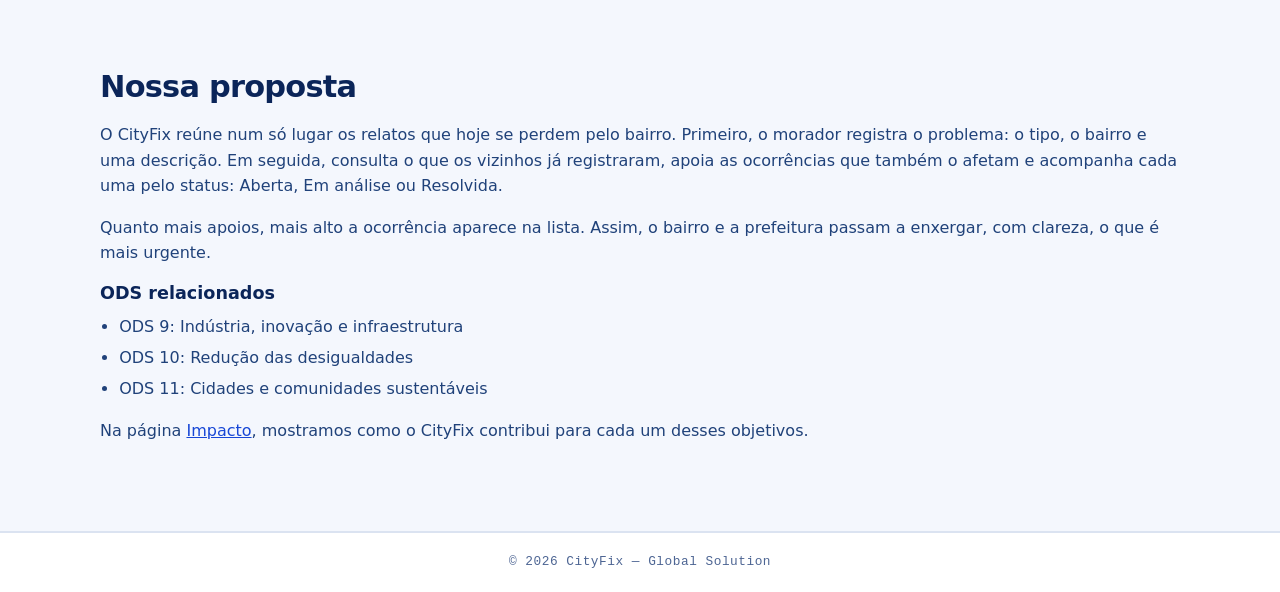
==== commit 9ec823fe: "Revisa o estilo dos textos das páginas Mantém o conteúdo e os dados escritos pelo Pietro e pelo Eric" ====
--- a/index.html
+++ b/index.html
@@ -3,7 +3,7 @@
 <head>
   <meta charset="utf-8">
   <meta name="viewport" content="width=device-width, initial-scale=1">
-  <meta name="description" content="Conheça o CityFix, uma plataforma para registrar e acompanhar problemas urbanos.">
+  <meta name="description" content="CityFix: registre problemas do seu bairro, apoie os relatos dos vizinhos e acompanhe cada ocorrência até a solução.">
   <title>CityFix | Início</title>
   <link rel="stylesheet" href="css/style.css">
   <script src="js/script.js" defer></script>
@@ -23,9 +23,9 @@
   <main>
     <section class="hero">
       <div class="hero-texto">
-        <p class="eyebrow">Cidades melhores começam com participação</p>
-        <h1>Um jeito simples de melhorar o seu bairro.</h1>
-        <p>Registre problemas urbanos, apoie ocorrências importantes e acompanhe cada etapa até a solução.</p>
+        <p class="eyebrow">Cidade melhor começa com quem vive nela</p>
+        <h1>O seu bairro tem problemas. Agora eles têm endereço.</h1>
+        <p>Um jeito simples de melhorar o lugar onde você vive: registre o problema em poucos passos, apoie os relatos dos vizinhos e acompanhe cada etapa, do primeiro aviso até o reparo.</p>
         <a class="button" href="solucao.html">Conheça a solução</a>
       </div>
       <figure class="hero-foto">
@@ -39,26 +39,26 @@
       </figure>
     </section>
     <section class="content-section" aria-labelledby="afetados-title">
-      <h2 id="afetados-title">Quem é afetado</h2>
-      <p>Todo morador de bairro urbano sente a falta de manutenção, mas ela pesa mais para cadeirantes, idosos e pessoas com mobilidade reduzida. Para eles, uma calçada quebrada ou uma esquina sem rampa pode impedir o caminho até o ponto de ônibus ou o posto de saúde.</p>
+      <h2 id="afetados-title">Quem sente primeiro</h2>
+      <p>Todo morador de bairro urbano sente a falta de manutenção, mas ela não pesa igual para todos. Para cadeirantes, idosos e pessoas com mobilidade reduzida, uma calçada quebrada ou uma esquina sem rampa deixa de ser um incômodo e passa a ser uma barreira: é ela que pode impedir o caminho até o ponto de ônibus ou o posto de saúde.</p>
     </section>
     <section class="content-section" aria-labelledby="problema-title">
       <h2 id="problema-title">O problema</h2>
-      <p>Buraco na rua, calçada quebrada, poste apagado e lixo acumulado fazem parte da rotina de muitos bairros. Quem quer avisar sobre um problema não sabe onde registrar, não vê se o vizinho já relatou a mesma coisa e quase nunca fica sabendo se alguém resolveu.</p>
-      <p class="dado-destaque"><strong>68,8%</strong> dos moradores de áreas com características urbanas no Brasil vivem em ruas sem rampa para cadeirantes. São 119,9 milhões de pessoas, de um total de 174,2 milhões.</p>
+      <p>Buraco na rua, calçada quebrada, poste apagado, lixo acumulado: em muitos bairros, isso já virou paisagem. E o problema não para no buraco, continua no silêncio em volta dele. Quem quer avisar não sabe onde registrar, não vê se o vizinho já relatou a mesma coisa e, quando alguém finalmente resolve, quase nunca fica sabendo.</p>
+      <p class="dado-destaque"><strong>68,8%</strong> dos moradores de áreas com características urbanas no Brasil vivem em ruas sem rampa para cadeirantes. São 119,9 milhões de pessoas, de um total de 174,2 milhões. Ou seja: quase 7 em cada 10.</p>
       <p class="fonte">Fonte: IBGE, Censo Demográfico 2022, <a href="https://www.ibge.gov.br/geociencias/organizacao-do-territorio/tipologias-do-territorio/24702-caracteristicas-urbanisticas-do-entorno-dos-domicilios.html">Características urbanísticas do entorno dos domicílios</a>, divulgado em 17 de abril de 2025.</p>
     </section>
     <section class="content-section" aria-labelledby="proposta-title">
       <h2 id="proposta-title">Nossa proposta</h2>
-      <p>O CityFix junta os relatos do bairro num lugar só. O morador registra o problema com o tipo, o bairro e uma descrição. Depois consulta o que os vizinhos já registraram, apoia as ocorrências que também o afetam e acompanha o status de cada uma: Aberta, Em análise ou Resolvida.</p>
-      <p>As ocorrências com mais apoios aparecem primeiro na lista, o que mostra ao bairro e à prefeitura o que é mais urgente.</p>
+      <p>O CityFix reúne num só lugar os relatos que hoje se perdem pelo bairro. Primeiro, o morador registra o problema: o tipo, o bairro e uma descrição. Em seguida, consulta o que os vizinhos já registraram, apoia as ocorrências que também o afetam e acompanha cada uma pelo status: Aberta, Em análise ou Resolvida.</p>
+      <p>Quanto mais apoios, mais alto a ocorrência aparece na lista. Assim, o bairro e a prefeitura passam a enxergar, com clareza, o que é mais urgente.</p>
       <h3>ODS relacionados</h3>
       <ul class="ods-itens">
         <li>ODS 9: Indústria, inovação e infraestrutura</li>
         <li>ODS 10: Redução das desigualdades</li>
         <li>ODS 11: Cidades e comunidades sustentáveis</li>
       </ul>
-      <p>A relação do projeto com cada objetivo está na página <a href="impacto.html">Impacto</a>.</p>
+      <p>Na página <a href="impacto.html">Impacto</a>, mostramos como o CityFix contribui para cada um desses objetivos.</p>
     </section>
   </main>
   <footer class="site-footer">
--- a/css/style.css
+++ b/css/style.css
@@ -384,50 +384,95 @@
 .ods-item + .ods-item { margin-top: 1.25rem; }
 .ods-item h3 { margin: 0 0 .25rem; font-size: 1.1rem; }
 
+
 /* ==========================================================
-   Tema "Black Mirror" (Lucas) — por cima do visual do João.
-   Interface de sistema: escuro e frio, cantos retos, rótulos
-   em fonte monoespaçada e um único azul-ciano de "sinal".
-   Só redefine cores e detalhes; a estrutura acima continua.
+   Tema "Black Mirror clean" (Lucas) — por cima do visual do João.
+   Branco clínico, letras em azul, cantos retos, rótulos em
+   fonte monoespaçada e seções que ocupam a largura da página.
    ========================================================== */
 
 :root {
-  color-scheme: dark;
-  --color-ink: #e9eef3;
-  --color-muted: #9aa8b5;
-  --color-primary: #5ad8ff;
-  --color-primary-dark: #9ae6ff;
-  --color-primary-soft: rgb(90 216 255 / 10%);
-  --color-focus: #5ad8ff;
-  --color-surface: #11151a;
-  --color-background: #090b0e;
-  --color-border: #232c35;
+  color-scheme: light;
+  --color-ink: #0b2559;
+  --color-text: #20427a;
+  --color-muted: #4d6593;
+  --color-primary: #1747d6;
+  --color-primary-dark: #0b2559;
+  --color-primary-soft: #eaf0ff;
+  --color-focus: #1747d6;
+  --color-surface: #ffffff;
+  --color-background: #ffffff;
+  --color-tint: #f4f7fd;
+  --color-border: #dbe3f1;
   --shadow-card: none;
   --font-mono: ui-monospace, "SF Mono", Menlo, Consolas, "Liberation Mono", monospace;
-}
-
-body {
-  background:
-    radial-gradient(ellipse 70% 40% at 50% -10%, rgb(90 216 255 / 8%), transparent 70%),
-    var(--color-background);
-}
-
-::selection { color: #000; background: var(--color-primary); }
-
-a { color: var(--color-primary-dark); }
-
-/* Cabeçalho: barra de sistema */
-.site-header { background: rgb(9 11 14 / 92%); }
+  --page-gutter: max(1.25rem, calc((100% - 1080px) / 2));
+}
+
+body { color: var(--color-text); background: var(--color-background); }
+p { color: var(--color-text); }
+strong { color: var(--color-ink); }
+::selection { color: #fff; background: var(--color-primary); }
+a { color: var(--color-primary); }
+
+/* ---------- Cabeçalho ---------- */
+
+.site-header { border-bottom-color: var(--color-border); }
 .brand { color: var(--color-ink); font-family: var(--font-mono); font-weight: 700; letter-spacing: -.02em; }
+
 /* Cursor piscando depois do nome (sem texto, para leitores de tela não lerem) */
-.brand::after { display: inline-block; width: .55em; height: .14em; margin-left: .12em; content: ""; background: var(--color-primary); animation: piscar 1.1s steps(1) infinite; }
-.nav-list a { border-radius: 0; font-family: var(--font-mono); font-size: .82rem; letter-spacing: .06em; text-transform: uppercase; }
-.nav-list a:hover, .nav-list a[aria-current="page"] { color: var(--color-ink); background: transparent; box-shadow: inset 0 -2px 0 var(--color-primary); }
+.brand::after {
+  display: inline-block;
+  width: .55em;
+  height: .14em;
+  margin-left: .12em;
+  content: "";
+  background: var(--color-primary);
+  animation: piscar 1.1s steps(1) infinite;
+}
 
 @keyframes piscar { 50% { opacity: 0; } }
 
-/* Títulos e rótulos */
-h1, h2 { color: #f5f8fb; letter-spacing: -.035em; }
+.nav-list a {
+  border-radius: 0;
+  color: var(--color-ink);
+  font-family: var(--font-mono);
+  font-size: .82rem;
+  letter-spacing: .06em;
+  text-transform: uppercase;
+}
+
+.nav-list a:hover,
+.nav-list a[aria-current="page"] { color: var(--color-primary); background: transparent; box-shadow: inset 0 -2px 0 var(--color-primary); }
+
+/* ---------- Seções de ponta a ponta ---------- */
+
+main { width: 100%; max-width: none; }
+
+.page-heading,
+.content-section {
+  margin: 0;
+  padding: clamp(2.5rem, 6vw, 4.5rem) var(--page-gutter);
+  border: 0;
+  border-bottom: 1px solid var(--color-border);
+  border-radius: 0;
+  background: var(--color-surface);
+  box-shadow: none;
+}
+
+/* Alterna branco e azul bem claro para separar as seções */
+.content-section:nth-of-type(even) { background: var(--color-tint); }
+
+.page-heading { padding-top: clamp(3rem, 8vw, 5.5rem); }
+.page-heading p:last-child { max-width: 640px; }
+
+.site-footer { margin-top: 0; }
+
+/* ---------- Títulos e rótulos ---------- */
+
+h1, h2, h3 { color: var(--color-ink); }
+h1 { letter-spacing: -.045em; }
+
 .eyebrow,
 label,
 .campo label,
@@ -436,7 +481,8 @@
 .ocorrencia-bairro,
 #resumo-ocorrencias,
 .fonte,
-.dica-campo {
+.dica-campo,
+.site-footer p {
   font-family: var(--font-mono);
   letter-spacing: .04em;
 }
@@ -444,25 +490,14 @@
 .eyebrow { color: var(--color-primary); font-weight: 600; }
 .eyebrow::before { content: "> "; }
 label, .campo label, .filtro-campo label { color: var(--color-muted); font-size: .8rem; font-weight: 600; text-transform: uppercase; }
-
-/* Cartões: vidro escuro, cantos retos */
-.content-section,
-.filtros,
-.ocorrencia-card,
-#lista-ocorrencias > *,
-.stat-card,
-.team-card,
-.dado-destaque {
-  border-radius: 2px;
-}
-
-.content-section { background: linear-gradient(180deg, #12171d, #0e1216); }
-
-/* Botões: branco gelado, sinal ciano no hover */
+.fonte, .dica-campo { color: var(--color-muted); }
+
+/* ---------- Botões ---------- */
+
 .button,
 button {
-  border-radius: 2px;
-  color: #050607;
+  border-radius: 0;
+  color: #ffffff;
   background: var(--color-ink);
   font-family: var(--font-mono);
   font-size: .85rem;
@@ -471,130 +506,122 @@
 }
 
 .button:hover,
-button:hover { color: #050607; background: var(--color-primary); }
-
-.botao-secundario { color: var(--color-ink); background: transparent; border-color: var(--color-border); }
-.botao-secundario:hover { color: #050607; background: var(--color-primary); border-color: var(--color-primary); }
+button:hover { color: #ffffff; background: var(--color-primary); }
+
+.botao-secundario { color: var(--color-ink); background: #ffffff; border-color: var(--color-ink); }
+.botao-secundario:hover { color: #ffffff; background: var(--color-primary); border-color: var(--color-primary); }
 .botao-apoiar:hover { background: var(--color-primary); }
 
-/* Campos */
+/* ---------- Campos e mensagens ---------- */
+
 input:not([type="checkbox"]):not([type="radio"]),
 select,
 textarea,
 .campo select,
 .campo textarea {
   color: var(--color-ink);
-  background: #07090b;
-  border: 1px solid #34404b;
-  border-radius: 2px;
-}
-
-select option { color: var(--color-ink); background: var(--color-surface); }
-input:hover, select:hover, textarea:hover { border-color: var(--color-muted); }
+  background: #ffffff;
+  border: 1px solid #a9b8d3;
+  border-radius: 0;
+}
+
+input:hover, select:hover, textarea:hover { border-color: var(--color-primary); }
 .campo select:focus-visible, .campo textarea:focus-visible { outline-color: var(--color-focus); }
-.campo [aria-invalid="true"] { border: 2px solid #ff6b6b; }
-.erro-campo { color: #ff9a9a; }
-
-/* Mensagens */
+
+.filtros { border-radius: 0; background: #ffffff; }
+.content-section:nth-of-type(odd) .filtros { background: var(--color-tint); }
+
 #mensagem-formulario,
-.mensagem-lista { border-radius: 2px; font-family: var(--font-mono); font-size: .9rem; }
-.mensagem-lista { color: var(--color-primary-dark); background: var(--color-primary-soft); }
-.mensagem-sucesso { color: #a7f3c4; background: rgb(60 200 120 / 10%); border: 1px solid rgb(60 200 120 / 45%); border-left-width: .25rem; }
-.mensagem-erro { color: #ffb3b3; background: rgb(255 90 90 / 10%); border: 1px solid rgb(255 90 90 / 45%); border-left-width: .25rem; }
-
-/* Ocorrências: cara de painel de monitoramento */
+.mensagem-lista { border-radius: 0; font-family: var(--font-mono); font-size: .9rem; }
+.mensagem-lista { color: var(--color-ink); background: var(--color-primary-soft); border-left-color: var(--color-primary); }
+
+/* ---------- Ocorrências ---------- */
+
 .ocorrencia-card,
-#lista-ocorrencias > * { background: #0d1115; transition: border-color .2s ease; }
-.ocorrencia-card:hover { border-color: var(--color-primary); }
-.ocorrencia-card:first-child { border-color: rgb(90 216 255 / 55%); }
-.ocorrencia-bairro { color: var(--color-primary-dark); font-size: .8rem; font-weight: 600; text-transform: uppercase; }
-.ocorrencia-votos { font-family: var(--font-mono); font-size: 1.1rem; }
+#lista-ocorrencias > * { border-radius: 0; background: #ffffff; transition: border-color .2s ease, box-shadow .2s ease; }
+.ocorrencia-card:hover { border-color: var(--color-primary); box-shadow: 0 .5rem 1.5rem rgb(23 71 214 / 10%); }
+.ocorrencia-card:first-child { border-top: 3px solid var(--color-primary); }
+.ocorrencia-bairro { color: var(--color-primary); font-size: .8rem; font-weight: 600; text-transform: uppercase; }
+.ocorrencia-votos { color: var(--color-ink); font-family: var(--font-mono); font-size: 1.1rem; }
 .ocorrencia-rodape { border-top: 1px solid var(--color-border); }
 
-.status-selo { border-radius: 2px; font-family: var(--font-mono); letter-spacing: .06em; text-transform: uppercase; border: 1px solid currentColor; }
+.status-selo { border-radius: 0; font-family: var(--font-mono); letter-spacing: .06em; text-transform: uppercase; border: 1px solid currentColor; background: #ffffff; }
 .status-selo::before { content: "● "; }
-.status-aberta { color: #ff8f8f; background: rgb(255 90 90 / 10%); }
-.status-em-analise { color: #ffd479; background: rgb(255 200 80 / 10%); }
-.status-resolvida { color: #8ff0b4; background: rgb(60 200 120 / 10%); }
-
-/* Indicadores e dado do IBGE em fonte de sistema */
-.stat-card { border-top: 2px solid var(--color-primary); background: #0d1115; }
+
+/* ---------- Indicadores, dado do IBGE e equipe ---------- */
+
+.stat-card { border-radius: 0; border-top: 3px solid var(--color-primary); background: #ffffff; }
+.stat-card dt { color: var(--color-muted); }
 .stat-card dd,
-.dado-destaque strong { color: #f5f8fb; font-family: var(--font-mono); font-weight: 700; letter-spacing: -.03em; }
+.dado-destaque strong { color: var(--color-ink); font-family: var(--font-mono); font-weight: 700; letter-spacing: -.03em; }
 .stat-card dd[data-stat="most-supported"] { font-size: 1.05rem; }
-.dado-destaque { color: var(--color-ink); background: #0d1115; border-left-color: var(--color-primary); }
-
-.team-card { background: #0d1115; }
-.team-card__rm { font-family: var(--font-mono); color: var(--color-primary-dark); }
-
-.site-footer { background: var(--color-background); }
-.site-footer p { font-family: var(--font-mono); font-size: .8rem; color: var(--color-muted); }
-
-/* ---------- Hero com a foto ---------- */
+.dado-destaque { border-radius: 0; color: var(--color-text); background: var(--color-tint); border-left-color: var(--color-primary); }
+
+.team-card { border-radius: 0; background: #ffffff; }
+.team-card__rm { color: var(--color-primary); font-family: var(--font-mono); }
+
+.site-footer p { color: var(--color-muted); font-size: .8rem; }
+
+/* ---------- Hero: foto ocupando o container inteiro ---------- */
 
 .hero {
-  display: grid;
-  grid-template-columns: minmax(0, 1.15fr) minmax(0, .85fr);
+  display: flex;
   align-items: center;
-  gap: clamp(1.5rem, 5vw, 4rem);
-  border: 1px solid var(--color-border);
-  border-radius: 2px;
-  background: linear-gradient(135deg, #10151b 0%, #07090b 100%);
+  min-height: min(82vh, 760px);
+  margin: 0;
+  padding: clamp(3rem, 8vw, 6rem) var(--page-gutter);
+  border-radius: 0;
+  border-bottom: 1px solid var(--color-border);
+  color: var(--color-ink);
+  background: #ffffff;
   box-shadow: none;
 }
 
 .hero::after { display: none; }
-.hero h1 { color: #f5f8fb; }
-.hero p { color: var(--color-muted); }
+
+.hero-texto { position: relative; z-index: 2; max-width: 560px; }
+.hero h1 { color: var(--color-ink); }
+.hero p { color: var(--color-text); }
 .hero .eyebrow { color: var(--color-primary); }
-.hero .button { color: #050607; background: var(--color-ink); }
+.hero .button { color: #ffffff; background: var(--color-ink); }
 .hero .button:hover { background: var(--color-primary); }
 
-.hero-foto { margin: 0; }
-
-/* A foto aparece como a tela de uma câmera de monitoramento */
-.hero-foto-tela {
-  position: relative;
-  overflow: hidden;
-  max-width: 340px;
-  margin-left: auto;
-  border: 1px solid #34404b;
-  background: #000;
-  aspect-ratio: 9 / 14;
-}
+/* A foto vira o fundo do hero */
+.hero-foto { position: absolute; z-index: 0; inset: 0; margin: 0; }
+.hero-foto-tela { position: absolute; inset: 0; overflow: hidden; }
 
 .hero-foto-tela img {
   display: block;
   width: 100%;
   height: 100%;
   object-fit: cover;
-  object-position: center 60%;
-  filter: grayscale(.85) contrast(1.15) brightness(.8);
-}
-
-/* Linhas de varredura e tom frio por cima da foto */
+  object-position: center 62%;
+  filter: grayscale(.55) contrast(1.05) brightness(1.05) hue-rotate(-8deg);
+}
+
+/* Véu branco da esquerda para a direita: o texto fica sobre o branco, a foto aparece à direita */
 .hero-foto-tela::before {
   position: absolute;
   z-index: 1;
   inset: 0;
   content: "";
   background:
-    repeating-linear-gradient(0deg, rgb(0 0 0 / 22%) 0 1px, transparent 1px 3px),
-    linear-gradient(180deg, rgb(90 216 255 / 12%), rgb(0 0 0 / 35%));
+    linear-gradient(90deg, #ffffff 0%, rgb(255 255 255 / 96%) 34%, rgb(255 255 255 / 55%) 52%, rgb(255 255 255 / 0%) 72%),
+    linear-gradient(0deg, rgb(23 71 214 / 12%), rgb(23 71 214 / 0%) 40%);
   pointer-events: none;
 }
 
-/* Faixa de varredura que desce pela imagem */
+/* Linha de varredura azul que desce pela foto */
 .hero-foto-tela::after {
   position: absolute;
-  z-index: 2;
-  left: 0;
+  z-index: 1;
+  left: 45%;
   right: 0;
-  top: -20%;
-  height: 20%;
+  top: -15%;
+  height: 15%;
   content: "";
-  background: linear-gradient(180deg, transparent, rgb(90 216 255 / 14%), transparent);
-  animation: varredura 5s linear infinite;
+  background: linear-gradient(180deg, transparent, rgb(23 71 214 / 18%), transparent);
+  animation: varredura 6s linear infinite;
   pointer-events: none;
 }
 
@@ -602,32 +629,41 @@
 
 .hud {
   position: absolute;
-  z-index: 3;
-  left: .75rem;
-  right: .75rem;
-  color: #e9eef3;
-  font-family: var(--font-mono);
-  font-size: .7rem;
-  letter-spacing: .08em;
-  text-shadow: 0 1px 2px #000;
-}
-
-.hud-topo { top: .65rem; }
-.hud-topo::first-letter { color: #ff5c5c; }
-.hud-base { bottom: .65rem; padding: .3rem .5rem; color: #050607; background: var(--color-primary); width: max-content; max-width: calc(100% - 1.5rem); }
-
-.hero-foto figcaption {
-  max-width: 340px;
-  margin: .6rem 0 0 auto;
-  color: var(--color-muted);
+  z-index: 2;
+  right: var(--page-gutter);
+  padding: .3rem .55rem;
   font-family: var(--font-mono);
   font-size: .72rem;
-}
-
-.hero-foto figcaption a { color: var(--color-muted); }
-
+  letter-spacing: .08em;
+}
+
+.hud-topo { top: 1.25rem; color: var(--color-ink); background: rgb(255 255 255 / 88%); }
+.hud-topo::first-letter { color: #d6243a; }
+.hud-base { bottom: 3rem; color: #ffffff; background: var(--color-primary); }
+
+.hero-foto figcaption {
+  position: absolute;
+  z-index: 2;
+  right: var(--page-gutter);
+  bottom: .9rem;
+  padding: .15rem .45rem;
+  color: var(--color-ink);
+  background: rgb(255 255 255 / 85%);
+  font-family: var(--font-mono);
+  font-size: .68rem;
+}
+
+.hero-foto figcaption a { color: var(--color-ink); }
+
+/* Celular: a foto fica em cima e o véu branco sobe de baixo */
 @media (max-width: 760px) {
-  .hero { grid-template-columns: 1fr; }
-  .hero-foto-tela { max-width: none; margin: 0; aspect-ratio: 4 / 3; }
-  .hero-foto figcaption { max-width: none; margin-left: 0; }
-}
+  .hero { align-items: flex-end; min-height: 0; padding-top: 19rem; padding-bottom: 3.5rem; }
+  .hero-foto-tela img { object-position: center 70%; }
+  .hero-foto-tela::before {
+    background: linear-gradient(0deg, #ffffff 0%, rgb(255 255 255 / 97%) 48%, rgb(255 255 255 / 40%) 66%, rgb(255 255 255 / 0%) 80%);
+  }
+  .hero-foto-tela::after { left: 0; }
+  .hud-topo { top: 1rem; }
+  .hud-base { top: 3.2rem; bottom: auto; }
+  .hero-foto figcaption { top: 14.5rem; bottom: auto; }
+}
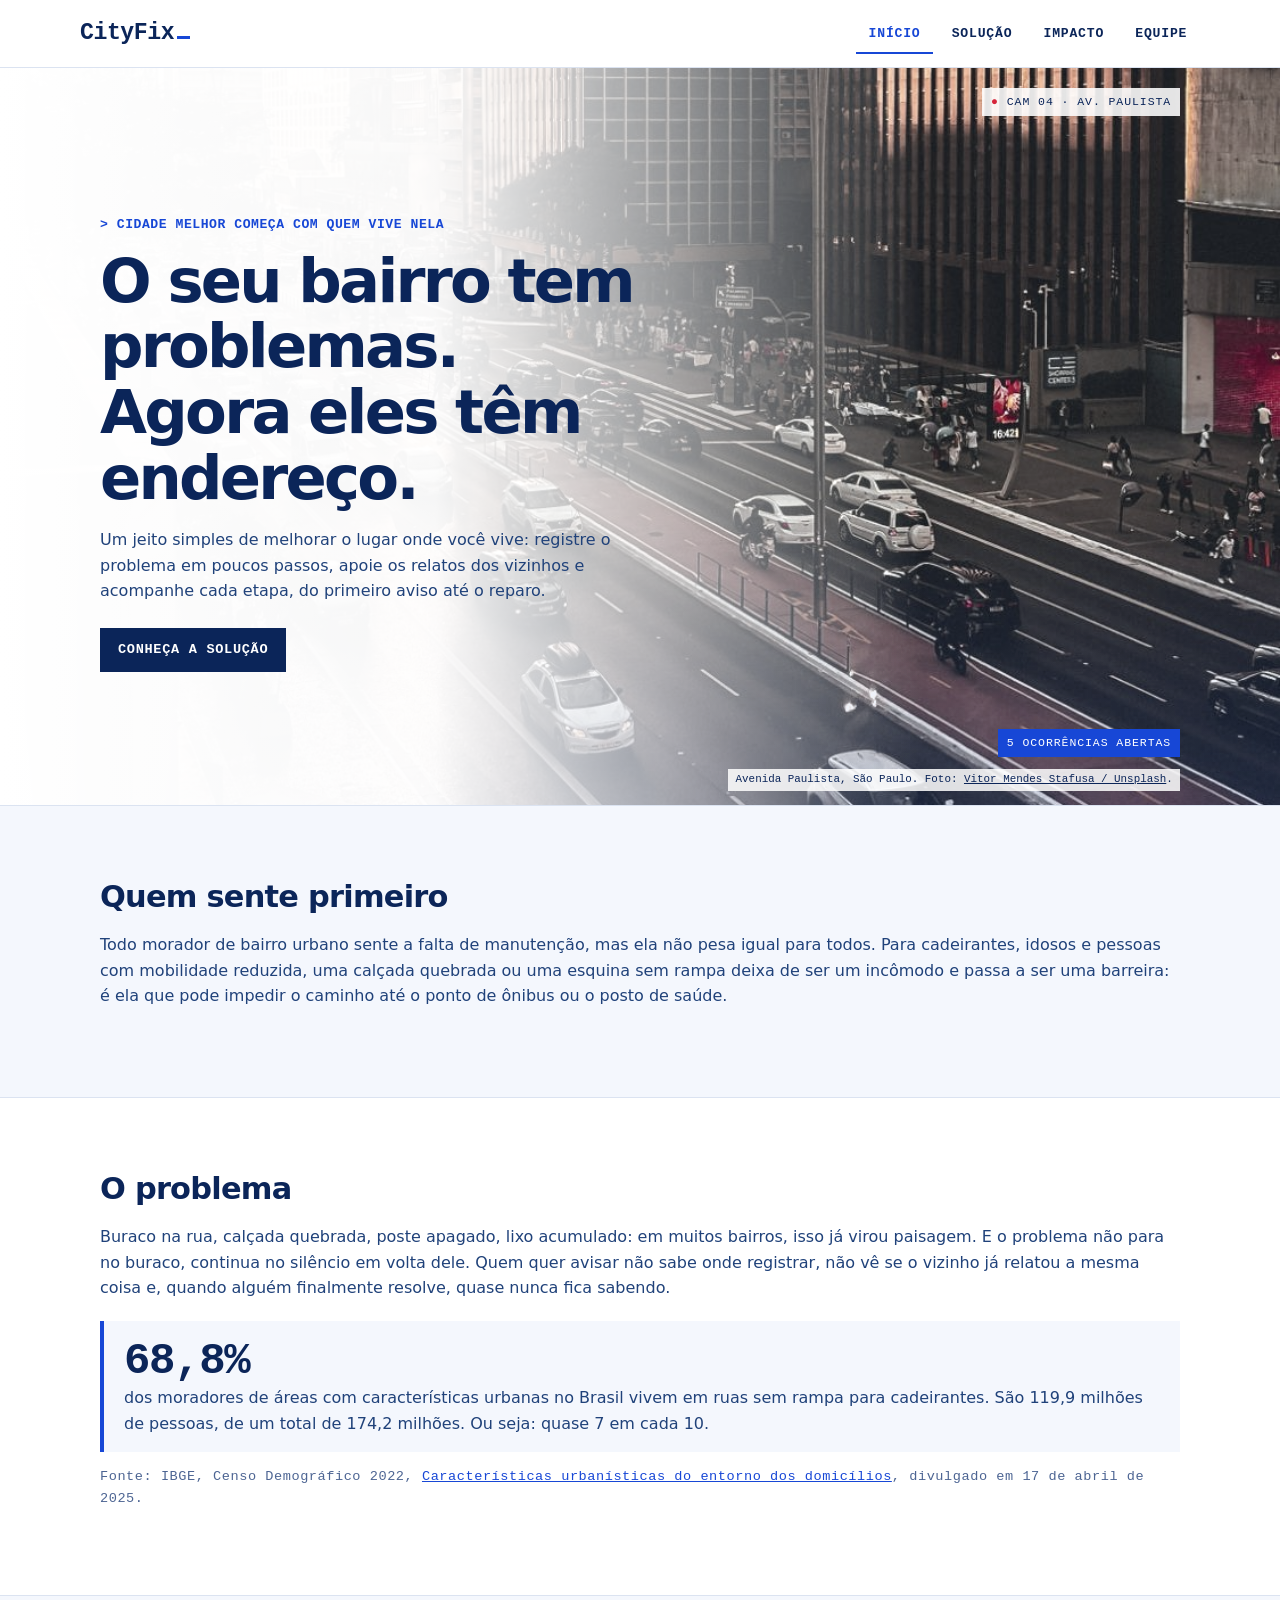
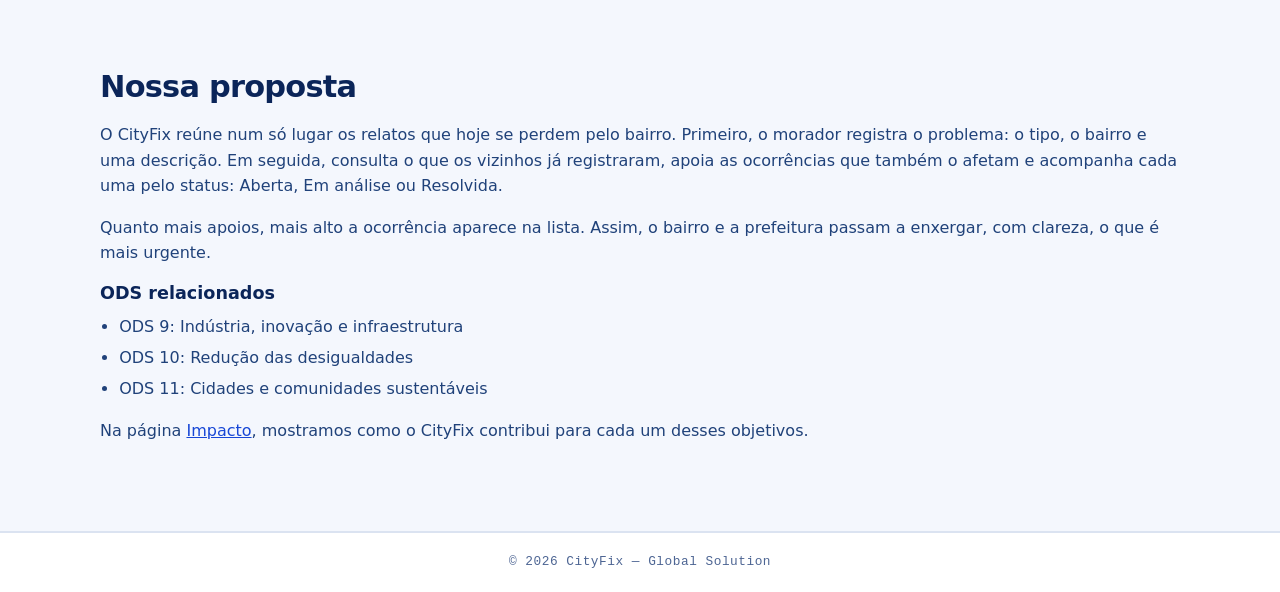
==== commit 5edf07b6: "Corrige os pontos da revisão de código - dados.js: só grava no localStorage quando os dados mudam (u" ====
--- a/index.html
+++ b/index.html
@@ -7,6 +7,8 @@
   <title>CityFix | Início</title>
   <link rel="stylesheet" href="css/style.css">
   <script src="js/script.js" defer></script>
+  <script src="js/dados.js" defer></script>
+  <script src="js/simulacao.js" defer></script>
 </head>
 <body>
   <header class="site-header">
@@ -33,7 +35,7 @@
           <img src="img/avenida-paulista.jpg" width="1125" height="2000"
             alt="Avenida Paulista, em São Paulo, no fim da tarde: trânsito de carros, ciclovia vermelha, ponto de ônibus e pedestres entre prédios altos.">
           <span class="hud hud-topo" aria-hidden="true">● CAM 04 · AV. PAULISTA</span>
-          <span class="hud hud-base" aria-hidden="true">3 OCORRÊNCIAS NESTA QUADRA</span>
+          <span class="hud hud-base" aria-hidden="true" data-stat="open">Ocorrências abertas</span>
         </div>
         <figcaption>Avenida Paulista, São Paulo. Foto: <a href="https://unsplash.com/photos/a-city-street-filled-with-lots-of-traffic-next-to-tall-buildings-o3jiiES00cI">Vitor Mendes Stafusa / Unsplash</a>.</figcaption>
       </figure>
--- a/css/style.css
+++ b/css/style.css
@@ -635,6 +635,7 @@
   font-family: var(--font-mono);
   font-size: .72rem;
   letter-spacing: .08em;
+  text-transform: uppercase;
 }
 
 .hud-topo { top: 1.25rem; color: var(--color-ink); background: rgb(255 255 255 / 88%); }
